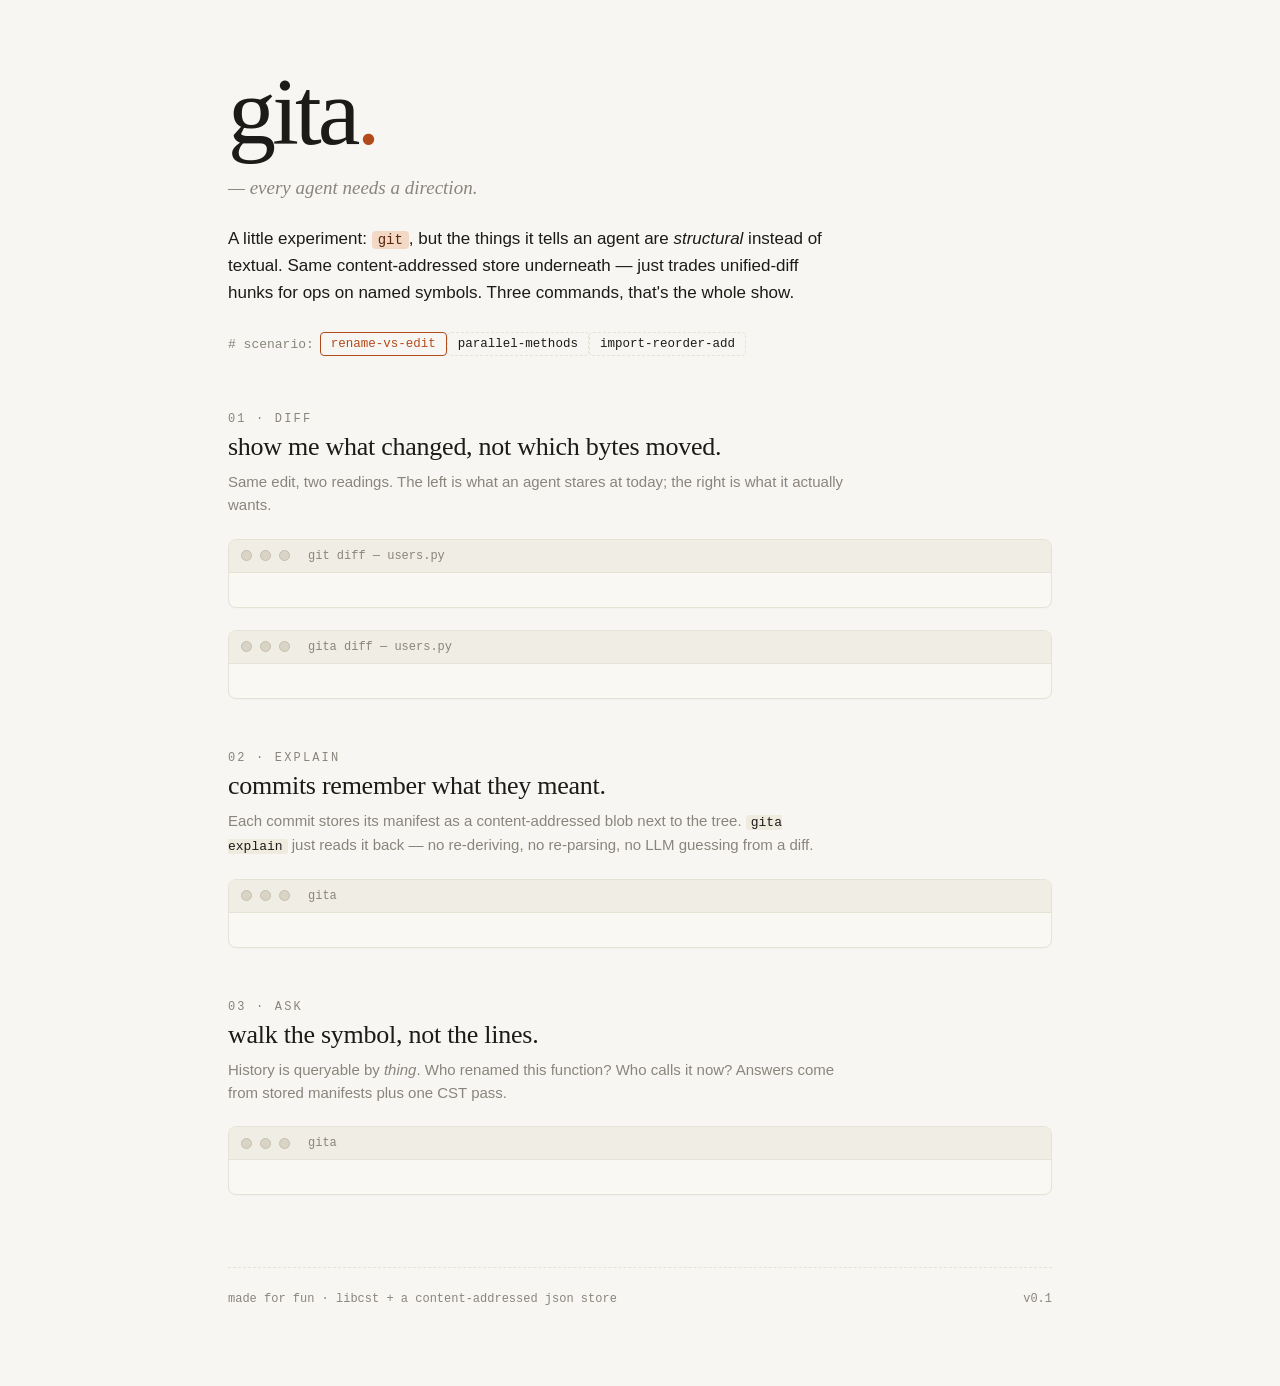
==== web/index.html @ a9b54e19 "gita v0.1.0: git-native sidecar with semantic diff, symbol-log, callers index, MCP server Adds the g" ====
<!doctype html>
<html lang="en">
<head>
  <meta charset="utf-8" />
  <meta name="viewport" content="width=device-width,initial-scale=1" />
  <title>gita</title>
  <style>
    :root {
      --bg: #f7f6f2;
      --paper: #fffdf8;
      --ink: #1c1b1a;
      --muted: #8a857c;
      --line: #e6e2d6;
      --accent: #b34a1c;
      --accent-soft: #f3d9c5;
      --term-bg: #faf8f3;
      --term-ink: #1c1b1a;
      --term-prompt: #b34a1c;
      --term-comment: #8a857c;
      --term-str: #2f6b3a;
      --term-key: #4b3a8c;
      --mono: "JetBrains Mono", "Cascadia Code", ui-monospace, Consolas, monospace;
      --serif: "Iowan Old Style", "Palatino Linotype", Georgia, serif;
      --sans: -apple-system, BlinkMacSystemFont, "Inter", "Segoe UI", sans-serif;
    }
    * { box-sizing: border-box; }
    html, body { margin: 0; padding: 0; background: var(--bg); color: var(--ink);
      font-family: var(--sans); -webkit-font-smoothing: antialiased; }

    .wrap { max-width: 880px; margin: 0 auto; padding: 64px 28px 80px; }

    .hero { margin-bottom: 56px; }
    .name {
      font-family: var(--serif); font-size: 96px; line-height: 1; font-weight: 400;
      letter-spacing: -0.04em; margin: 0;
    }
    .name .dot { color: var(--accent); }
    .sanskrit {
      font-family: var(--serif); font-style: italic; color: var(--muted);
      font-size: 19px; margin: 14px 0 0; line-height: 1.5;
    }
    .blurb {
      font-family: var(--sans); color: var(--ink); font-size: 17px; line-height: 1.6;
      margin: 22px 0 0; max-width: 620px;
    }
    .blurb code {
      font-family: var(--mono); font-size: 14px; background: var(--accent-soft);
      padding: 1px 6px; border-radius: 4px; color: #5a2509;
    }

    .term {
      background: var(--term-bg); border: 1px solid var(--line); border-radius: 8px;
      margin: 22px 0 0; overflow: hidden;
      box-shadow: 0 1px 0 rgba(0,0,0,0.02);
    }
    .term-bar {
      display: flex; align-items: center; gap: 8px;
      padding: 9px 12px; border-bottom: 1px solid var(--line);
      background: #f0ede4;
    }
    .term-bar .dot {
      width: 11px; height: 11px; border-radius: 50%; background: #d9d4c6;
      border: 1px solid #c5bfae;
    }
    .term-bar .title {
      margin-left: 10px; color: var(--muted); font-family: var(--mono); font-size: 12px;
    }
    .term-body {
      padding: 16px 18px 18px;
      font-family: var(--mono); font-size: 13.5px; line-height: 1.6;
      color: var(--term-ink); white-space: pre-wrap; word-break: break-word;
    }
    .term-body .prompt { color: var(--term-prompt); }
    .term-body .out { color: #3a3a36; }
    .term-body .dim { color: var(--term-comment); font-style: italic; }
    .term-body .ok  { color: var(--term-str); }
    .term-body .kw  { color: var(--term-key); }
    .term-body .acc { color: var(--accent); }
    .cursor {
      display: inline-block; width: 8px; height: 1em; background: var(--ink);
      vertical-align: -2px; margin-left: 2px; animation: blink 1s steps(1) infinite;
    }
    @keyframes blink { 50% { background: transparent; } }

    .pillar { margin-top: 52px; }
    .pillar h2 {
      font-family: var(--serif); font-size: 26px; font-weight: 500;
      letter-spacing: -0.01em; margin: 0;
    }
    .pillar .n {
      font-family: var(--mono); color: var(--muted); font-size: 12px;
      letter-spacing: 0.18em; text-transform: uppercase; margin: 0 0 6px;
    }
    .pillar p.note {
      font-family: var(--sans); color: var(--muted); font-size: 15px;
      margin: 8px 0 0; max-width: 620px; line-height: 1.55;
    }
    .pillar p.note code {
      font-family: var(--mono); font-size: 13px; color: var(--ink);
      background: #efebde; padding: 0 5px; border-radius: 3px;
    }

    .picker {
      margin-top: 26px; font-family: var(--mono); font-size: 13px; color: var(--muted);
      display: flex; gap: 6px; align-items: center; flex-wrap: wrap;
    }
    .picker .lbl { color: var(--muted); }
    .picker button {
      background: transparent; border: 1px dashed var(--line); color: var(--ink);
      padding: 4px 10px; border-radius: 4px; cursor: pointer;
      font-family: var(--mono); font-size: 12.5px;
    }
    .picker button.active { border-style: solid; border-color: var(--accent); color: var(--accent); }
    .picker button:hover:not(.active) { background: #f0ede4; }

    footer {
      margin-top: 72px; padding-top: 24px; border-top: 1px dashed var(--line);
      font-family: var(--mono); font-size: 12px; color: var(--muted);
      display: flex; justify-content: space-between; align-items: center;
    }
    footer a { color: var(--accent); text-decoration: none; }
    footer a:hover { text-decoration: underline; }

    @media (max-width: 640px) {
      .wrap { padding: 40px 18px; }
      .name { font-size: 64px; }
      .term-body { font-size: 12.5px; }
    }
  </style>
</head>
<body>
  <div class="wrap">

    <section class="hero">
      <h1 class="name">gita<span class="dot">.</span></h1>
      <p class="sanskrit">— every agent needs a direction.</p>
      <p class="blurb">
        A little experiment: <code>git</code>, but the things it tells an agent
        are <em>structural</em> instead of textual. Same content-addressed store
        underneath &mdash; just trades unified-diff hunks for ops on named
        symbols. Three commands, that's the whole show.
      </p>

      <div class="picker">
        <span class="lbl"># scenario:</span>
        <span id="picker"></span>
      </div>
    </section>

    <section class="pillar">
      <p class="n">01 · diff</p>
      <h2>show me what changed, not which bytes moved.</h2>
      <p class="note">
        Same edit, two readings. The left is what an agent stares at today; the
        right is what it actually wants.
      </p>

      <div class="term">
        <div class="term-bar">
          <span class="dot"></span><span class="dot"></span><span class="dot"></span>
          <span class="title">git diff — users.py</span>
        </div>
        <div class="term-body" id="t-git"></div>
      </div>

      <div class="term">
        <div class="term-bar">
          <span class="dot"></span><span class="dot"></span><span class="dot"></span>
          <span class="title">gita diff — users.py</span>
        </div>
        <div class="term-body" id="t-gita"></div>
      </div>
    </section>

    <section class="pillar">
      <p class="n">02 · explain</p>
      <h2>commits remember what they meant.</h2>
      <p class="note">
        Each commit stores its manifest as a content-addressed blob next to the
        tree. <code>gita explain</code> just reads it back &mdash; no
        re-deriving, no re-parsing, no LLM guessing from a diff.
      </p>

      <div class="term">
        <div class="term-bar">
          <span class="dot"></span><span class="dot"></span><span class="dot"></span>
          <span class="title">gita</span>
        </div>
        <div class="term-body" id="t-explain"></div>
      </div>
    </section>

    <section class="pillar">
      <p class="n">03 · ask</p>
      <h2>walk the symbol, not the lines.</h2>
      <p class="note">
        History is queryable by <em>thing</em>. Who renamed this function? Who
        calls it now? Answers come from stored manifests plus one CST pass.
      </p>

      <div class="term">
        <div class="term-bar">
          <span class="dot"></span><span class="dot"></span><span class="dot"></span>
          <span class="title">gita</span>
        </div>
        <div class="term-body" id="t-ask"></div>
      </div>
    </section>

    <footer>
      <span>made for fun · libcst + a content-addressed json store</span>
      <span>v0.1</span>
    </footer>
  </div>

  <script>
    const $ = (id) => document.getElementById(id);
    const SCENARIOS = ["rename-vs-edit", "parallel-methods", "import-reorder-add"];

    function esc(s) {
      return String(s)
        .replaceAll('&','&amp;').replaceAll('<','&lt;').replaceAll('>','&gt;');
    }
    function colorDiff(text) {
      return text.split('\n').map(l => {
        const e = esc(l);
        if (l.startsWith('+')) return `<span style="color:#2f6b3a">${e}</span>`;
        if (l.startsWith('-')) return `<span style="color:#a23a2a">${e}</span>`;
        if (l.startsWith('@@')) return `<span class="kw">${e}</span>`;
        return `<span class="out">${e}</span>`;
      }).join('\n');
    }
    function line(prompt, cmd) {
      return `<span class="prompt">${prompt}</span> <span class="out">${esc(cmd)}</span>\n`;
    }

    function buildPicker() {
      const p = $('picker');
      p.innerHTML = '';
      for (const name of SCENARIOS) {
        const b = document.createElement('button');
        b.textContent = name;
        b.onclick = () => load(name);
        p.appendChild(b);
      }
    }

    async function load(name) {
      for (const b of document.querySelectorAll('#picker button')) {
        b.classList.toggle('active', b.textContent === name);
      }
      const data = await fetch('/api/pillars?name=' + encodeURIComponent(name))
        .then(r => r.json());
      render(data);
    }

    function render(data) {
      const sym = data.symbol || 'symbol';

      $('t-git').innerHTML =
        line('$', 'git diff base.py users.py') +
        colorDiff(data.pillar1.git_diff || '(no textual diff)') +
        `\n<span class="dim"># ${data.pillar1.git_diff_lines} lines for the agent to read.</span>`;

      $('t-gita').innerHTML =
        line('$', 'gita diff') +
        `<span class="out">${esc(data.pillar1.manifest_rendered)}</span>` +
        `<span class="dim"># ${data.pillar1.op_count} op. the agent already knows.</span>`;

      const shortChange = (data.pillar2.commit_sha || '').slice(0, 10);
      const shortInit   = (data.pillar2.initial_sha || '').slice(0, 10);
      $('t-explain').innerHTML =
        line('$', 'gita log') +
        `<span class="acc">${shortChange}</span> <span class="out">${esc(data.pillar2.commit_message)}</span>\n` +
        `<span class="acc">${shortInit}</span> <span class="out">initial users module</span>\n\n` +
        line('$', 'gita explain HEAD') +
        `<span class="out">${esc(data.pillar2.explain_rendered)}</span>` +
        `<span class="dim"># stored at commit time. no rederivation.</span>`;

      let askHtml = '';
      askHtml += line('$', `gita symbol-log ${sym}`);
      if (!data.pillar3.symbol_log.length) {
        askHtml += `<span class="dim">  (no commits touch this symbol)</span>\n`;
      }
      for (const entry of data.pillar3.symbol_log) {
        const short = entry.sha.slice(0, 10);
        askHtml += `<span class="acc">${short}</span> <span class="out">${esc(entry.message)}</span>\n`;
        for (const op of entry.ops) {
          askHtml += `           <span class="dim">${esc(opLine(op))}</span>\n`;
        }
      }
      askHtml += `\n`;
      askHtml += line('$', `gita callers ${sym}`);
      if (!data.pillar3.callers.length) {
        askHtml += `<span class="dim">  (no callers)</span>\n`;
      }
      for (const c of data.pillar3.callers) {
        askHtml += `<span class="kw">${esc(c.file)}</span><span class="out">:</span><span class="ok">${esc(c.caller)}</span>\n`;
      }
      askHtml += `<span class="cursor"></span>`;
      $('t-ask').innerHTML = askHtml;
    }

    function opLine(op) {
      switch (op.op) {
        case 'rename_symbol':    return `rename ${op.from} → ${op.to}  (${op.references} ref(s))`;
        case 'add_symbol':       return `add ${op.kind || ''} ${op.name}`.trim();
        case 'remove_symbol':    return `remove ${op.name}`;
        case 'modify_body':      return `body ${op.name}: +${op.lines_added||0}/-${op.lines_removed||0}`;
        case 'modify_signature': return `signature ${op.name}`;
        default: return `${op.op} ${op.name || ''}`.trim();
      }
    }

    buildPicker();
    load('rename-vs-edit');
  </script>
</body>
</html>
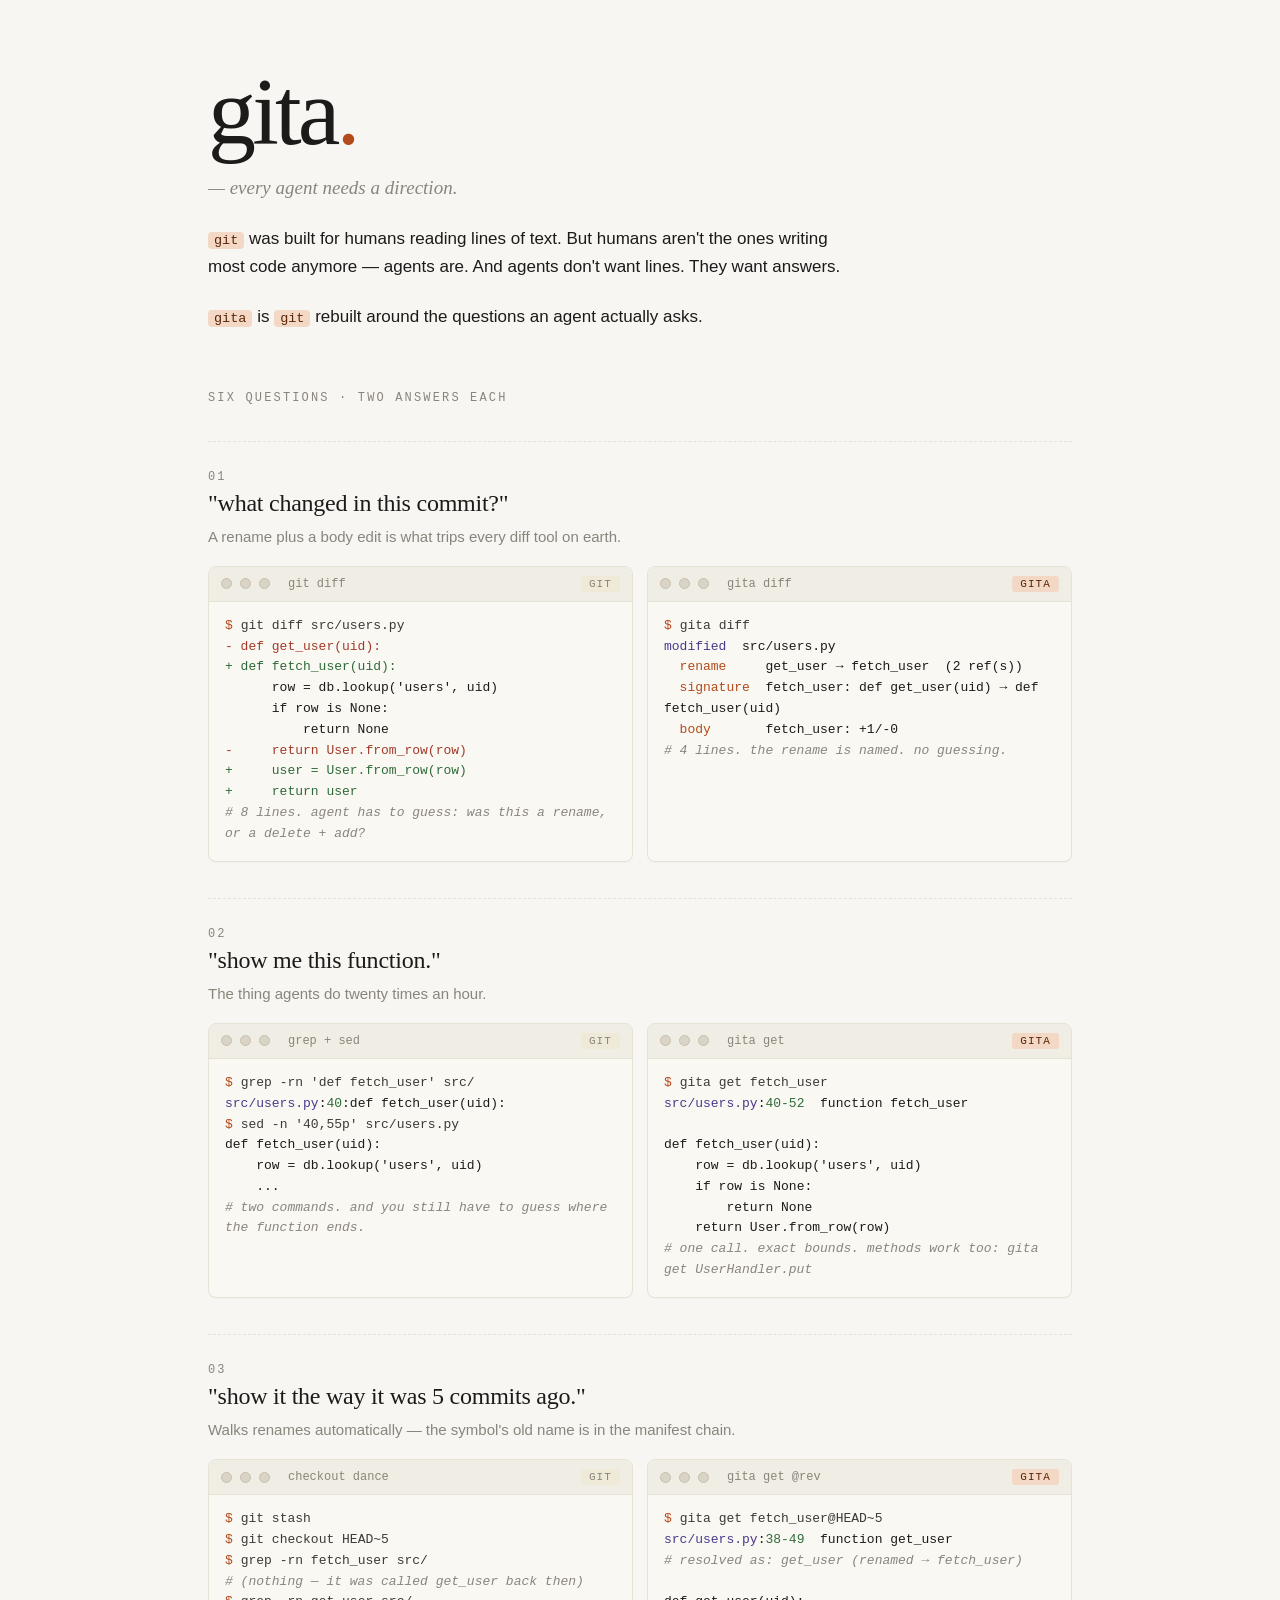
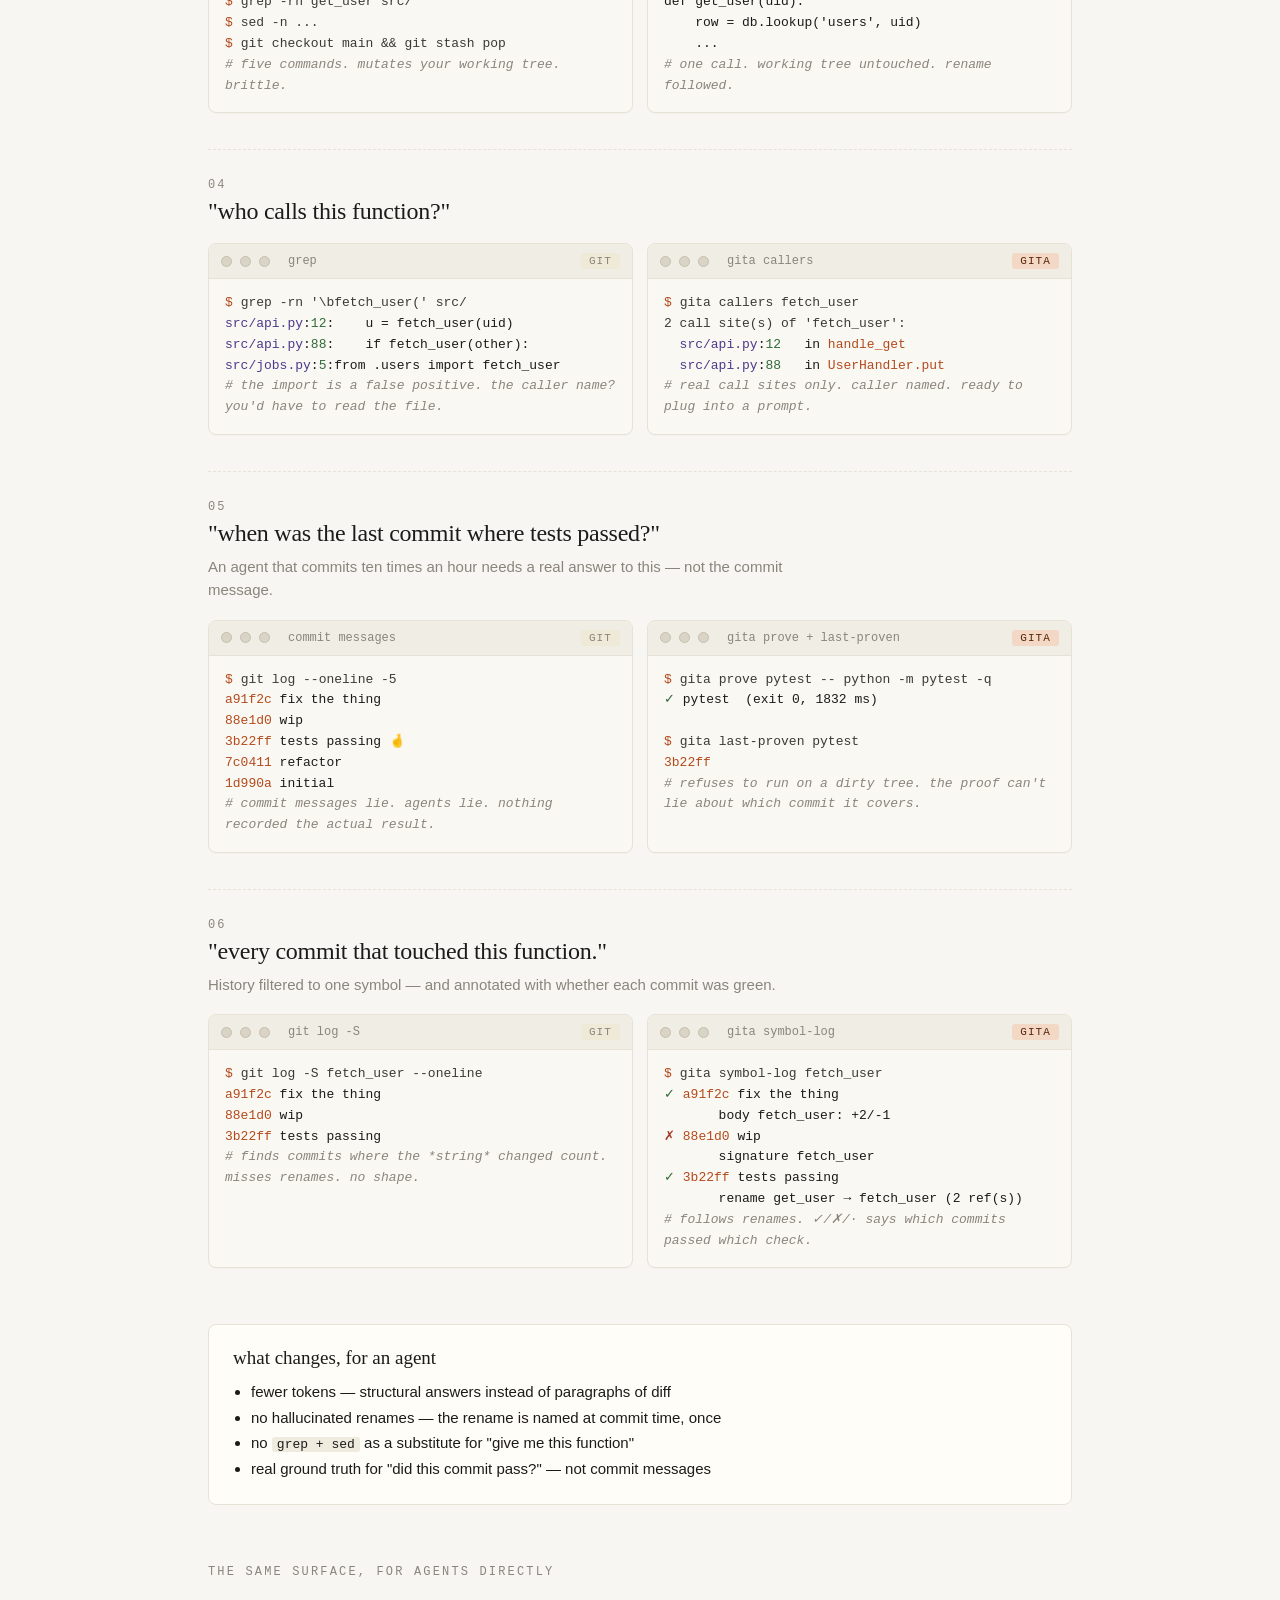
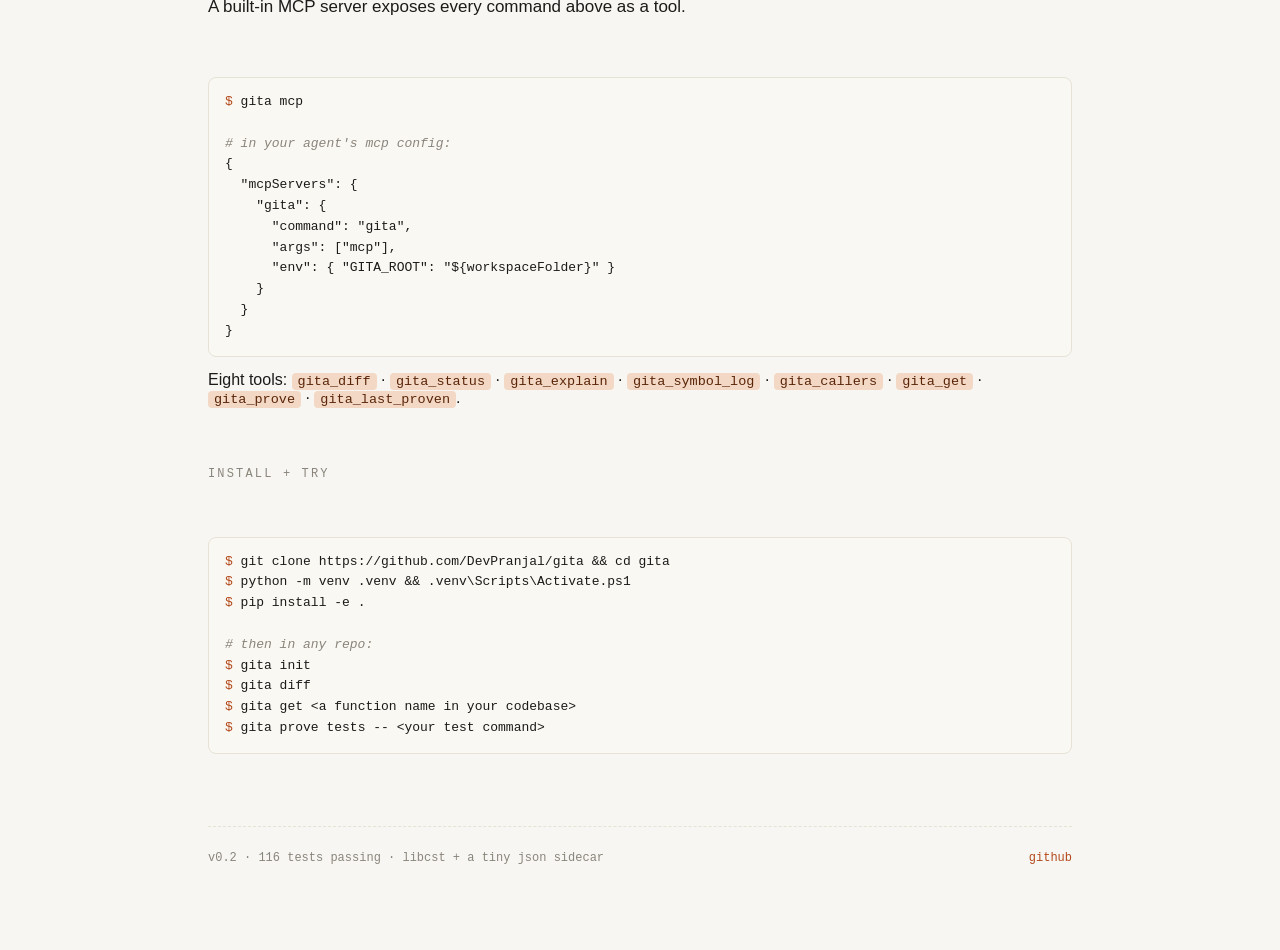
==== commit fe97e2b2: "docs: restore web page as question-based landing Static index.html in the same warm-paper aesthetic " ====
--- a/web/index.html
+++ b/web/index.html
@@ -3,7 +3,7 @@
 <head>
   <meta charset="utf-8" />
   <meta name="viewport" content="width=device-width,initial-scale=1" />
-  <title>gita</title>
+  <title>gita — git for agents</title>
   <style>
     :root {
       --bg: #f7f6f2;
@@ -19,6 +19,7 @@
       --term-comment: #8a857c;
       --term-str: #2f6b3a;
       --term-key: #4b3a8c;
+      --term-del: #a23a2a;
       --mono: "JetBrains Mono", "Cascadia Code", ui-monospace, Consolas, monospace;
       --serif: "Iowan Old Style", "Palatino Linotype", Georgia, serif;
       --sans: -apple-system, BlinkMacSystemFont, "Inter", "Segoe UI", sans-serif;
@@ -27,8 +28,9 @@
     html, body { margin: 0; padding: 0; background: var(--bg); color: var(--ink);
       font-family: var(--sans); -webkit-font-smoothing: antialiased; }
 
-    .wrap { max-width: 880px; margin: 0 auto; padding: 64px 28px 80px; }
-
+    .wrap { max-width: 920px; margin: 0 auto; padding: 64px 28px 80px; }
+
+    /* hero */
     .hero { margin-bottom: 56px; }
     .name {
       font-family: var(--serif); font-size: 96px; line-height: 1; font-weight: 400;
@@ -40,17 +42,46 @@
       font-size: 19px; margin: 14px 0 0; line-height: 1.5;
     }
     .blurb {
-      font-family: var(--sans); color: var(--ink); font-size: 17px; line-height: 1.6;
-      margin: 22px 0 0; max-width: 620px;
-    }
-    .blurb code {
-      font-family: var(--mono); font-size: 14px; background: var(--accent-soft);
+      font-family: var(--sans); color: var(--ink); font-size: 17px; line-height: 1.65;
+      margin: 22px 0 0; max-width: 640px;
+    }
+    .blurb code, .note code, p code {
+      font-family: var(--mono); font-size: 13.5px; background: var(--accent-soft);
       padding: 1px 6px; border-radius: 4px; color: #5a2509;
     }
 
+    /* section header */
+    .section-h {
+      font-family: var(--mono); color: var(--muted); font-size: 12px;
+      letter-spacing: 0.18em; text-transform: uppercase; margin: 60px 0 14px;
+    }
+
+    /* question card */
+    .q {
+      margin-top: 36px; padding-top: 28px; border-top: 1px dashed var(--line);
+    }
+    .q:first-of-type { border-top: none; padding-top: 0; }
+    .q .num {
+      font-family: var(--mono); color: var(--muted); font-size: 12px;
+      letter-spacing: 0.18em; text-transform: uppercase; margin: 0 0 6px;
+    }
+    .q h2 {
+      font-family: var(--serif); font-size: 24px; font-weight: 500;
+      letter-spacing: -0.01em; margin: 0;
+    }
+    .q .note {
+      font-family: var(--sans); color: var(--muted); font-size: 15px;
+      margin: 8px 0 0; max-width: 640px; line-height: 1.55;
+    }
+
+    /* terminal cards */
+    .pair {
+      display: grid; grid-template-columns: 1fr 1fr; gap: 14px; margin-top: 18px;
+    }
+    .pair.single { grid-template-columns: 1fr; }
     .term {
       background: var(--term-bg); border: 1px solid var(--line); border-radius: 8px;
-      margin: 22px 0 0; overflow: hidden;
+      overflow: hidden;
       box-shadow: 0 1px 0 rgba(0,0,0,0.02);
     }
     .term-bar {
@@ -58,73 +89,71 @@
       padding: 9px 12px; border-bottom: 1px solid var(--line);
       background: #f0ede4;
     }
-    .term-bar .dot {
+    .term-bar .d {
       width: 11px; height: 11px; border-radius: 50%; background: #d9d4c6;
       border: 1px solid #c5bfae;
     }
     .term-bar .title {
       margin-left: 10px; color: var(--muted); font-family: var(--mono); font-size: 12px;
     }
+    .term-bar .tag {
+      margin-left: auto; font-family: var(--mono); font-size: 11px;
+      letter-spacing: 0.1em; text-transform: uppercase;
+      padding: 2px 8px; border-radius: 3px;
+    }
+    .tag.git  { background: #efe9d8; color: var(--muted); }
+    .tag.gita { background: var(--accent-soft); color: #5a2509; }
     .term-body {
-      padding: 16px 18px 18px;
-      font-family: var(--mono); font-size: 13.5px; line-height: 1.6;
+      padding: 14px 16px 16px;
+      font-family: var(--mono); font-size: 13px; line-height: 1.6;
       color: var(--term-ink); white-space: pre-wrap; word-break: break-word;
     }
-    .term-body .prompt { color: var(--term-prompt); }
-    .term-body .out { color: #3a3a36; }
-    .term-body .dim { color: var(--term-comment); font-style: italic; }
-    .term-body .ok  { color: var(--term-str); }
-    .term-body .kw  { color: var(--term-key); }
-    .term-body .acc { color: var(--accent); }
-    .cursor {
-      display: inline-block; width: 8px; height: 1em; background: var(--ink);
-      vertical-align: -2px; margin-left: 2px; animation: blink 1s steps(1) infinite;
-    }
-    @keyframes blink { 50% { background: transparent; } }
-
-    .pillar { margin-top: 52px; }
-    .pillar h2 {
-      font-family: var(--serif); font-size: 26px; font-weight: 500;
-      letter-spacing: -0.01em; margin: 0;
-    }
-    .pillar .n {
-      font-family: var(--mono); color: var(--muted); font-size: 12px;
-      letter-spacing: 0.18em; text-transform: uppercase; margin: 0 0 6px;
-    }
-    .pillar p.note {
-      font-family: var(--sans); color: var(--muted); font-size: 15px;
-      margin: 8px 0 0; max-width: 620px; line-height: 1.55;
-    }
-    .pillar p.note code {
+    .prompt { color: var(--term-prompt); }
+    .out { color: #3a3a36; }
+    .dim { color: var(--term-comment); font-style: italic; }
+    .ok  { color: var(--term-str); }
+    .bad { color: var(--term-del); }
+    .kw  { color: var(--term-key); }
+    .acc { color: var(--accent); }
+    .add { color: var(--term-str); }
+    .del { color: var(--term-del); }
+
+    /* wins */
+    .wins {
+      margin-top: 56px; padding: 22px 24px; border: 1px solid var(--line);
+      border-radius: 8px; background: var(--paper);
+    }
+    .wins h3 {
+      font-family: var(--serif); font-weight: 500; font-size: 19px; margin: 0 0 10px;
+    }
+    .wins ul { margin: 0; padding-left: 18px; color: var(--ink); font-size: 15px; line-height: 1.7; }
+    .wins ul code {
       font-family: var(--mono); font-size: 13px; color: var(--ink);
       background: #efebde; padding: 0 5px; border-radius: 3px;
     }
 
-    .picker {
-      margin-top: 26px; font-family: var(--mono); font-size: 13px; color: var(--muted);
-      display: flex; gap: 6px; align-items: center; flex-wrap: wrap;
-    }
-    .picker .lbl { color: var(--muted); }
-    .picker button {
-      background: transparent; border: 1px dashed var(--line); color: var(--ink);
-      padding: 4px 10px; border-radius: 4px; cursor: pointer;
-      font-family: var(--mono); font-size: 12.5px;
-    }
-    .picker button.active { border-style: solid; border-color: var(--accent); color: var(--accent); }
-    .picker button:hover:not(.active) { background: #f0ede4; }
+    /* install */
+    .install { margin-top: 56px; }
+    .install pre {
+      background: var(--term-bg); border: 1px solid var(--line); border-radius: 8px;
+      padding: 14px 16px; font-family: var(--mono); font-size: 13px;
+      line-height: 1.6; color: var(--ink); overflow-x: auto;
+    }
 
     footer {
       margin-top: 72px; padding-top: 24px; border-top: 1px dashed var(--line);
       font-family: var(--mono); font-size: 12px; color: var(--muted);
       display: flex; justify-content: space-between; align-items: center;
+      flex-wrap: wrap; gap: 10px;
     }
     footer a { color: var(--accent); text-decoration: none; }
     footer a:hover { text-decoration: underline; }
 
-    @media (max-width: 640px) {
+    @media (max-width: 720px) {
       .wrap { padding: 40px 18px; }
       .name { font-size: 64px; }
       .term-body { font-size: 12.5px; }
+      .pair { grid-template-columns: 1fr; }
     }
   </style>
 </head>
@@ -135,185 +164,282 @@
       <h1 class="name">gita<span class="dot">.</span></h1>
       <p class="sanskrit">— every agent needs a direction.</p>
       <p class="blurb">
-        A little experiment: <code>git</code>, but the things it tells an agent
-        are <em>structural</em> instead of textual. Same content-addressed store
-        underneath &mdash; just trades unified-diff hunks for ops on named
-        symbols. Three commands, that's the whole show.
+        <code>git</code> was built for humans reading lines of text. But humans
+        aren't the ones writing most code anymore — agents are. And agents
+        don't want lines. They want answers.
       </p>
-
-      <div class="picker">
-        <span class="lbl"># scenario:</span>
-        <span id="picker"></span>
-      </div>
-    </section>
-
-    <section class="pillar">
-      <p class="n">01 · diff</p>
-      <h2>show me what changed, not which bytes moved.</h2>
-      <p class="note">
-        Same edit, two readings. The left is what an agent stares at today; the
-        right is what it actually wants.
+      <p class="blurb">
+        <code>gita</code> is <code>git</code> rebuilt around the questions an
+        agent actually asks.
       </p>
-
-      <div class="term">
-        <div class="term-bar">
-          <span class="dot"></span><span class="dot"></span><span class="dot"></span>
-          <span class="title">git diff — users.py</span>
-        </div>
-        <div class="term-body" id="t-git"></div>
-      </div>
-
-      <div class="term">
-        <div class="term-bar">
-          <span class="dot"></span><span class="dot"></span><span class="dot"></span>
-          <span class="title">gita diff — users.py</span>
-        </div>
-        <div class="term-body" id="t-gita"></div>
-      </div>
-    </section>
-
-    <section class="pillar">
-      <p class="n">02 · explain</p>
-      <h2>commits remember what they meant.</h2>
-      <p class="note">
-        Each commit stores its manifest as a content-addressed blob next to the
-        tree. <code>gita explain</code> just reads it back &mdash; no
-        re-deriving, no re-parsing, no LLM guessing from a diff.
+    </section>
+
+    <p class="section-h">six questions · two answers each</p>
+
+    <!-- Q1 -->
+    <section class="q">
+      <p class="num">01</p>
+      <h2>"what changed in this commit?"</h2>
+      <p class="note">A rename plus a body edit is what trips every diff tool on earth.</p>
+      <div class="pair">
+        <div class="term">
+          <div class="term-bar">
+            <span class="d"></span><span class="d"></span><span class="d"></span>
+            <span class="title">git diff</span><span class="tag git">git</span>
+          </div>
+<div class="term-body"><span class="prompt">$</span> <span class="out">git diff src/users.py</span>
+<span class="del">- def get_user(uid):</span>
+<span class="add">+ def fetch_user(uid):</span>
+      row = db.lookup('users', uid)
+      if row is None:
+          return None
+<span class="del">-     return User.from_row(row)</span>
+<span class="add">+     user = User.from_row(row)</span>
+<span class="add">+     return user</span>
+<span class="dim"># 8 lines. agent has to guess: was this a rename, or a delete + add?</span></div>
+        </div>
+        <div class="term">
+          <div class="term-bar">
+            <span class="d"></span><span class="d"></span><span class="d"></span>
+            <span class="title">gita diff</span><span class="tag gita">gita</span>
+          </div>
+<div class="term-body"><span class="prompt">$</span> <span class="out">gita diff</span>
+<span class="kw">modified</span>  src/users.py
+  <span class="acc">rename</span>     get_user → fetch_user  (2 ref(s))
+  <span class="acc">signature</span>  fetch_user: def get_user(uid) → def fetch_user(uid)
+  <span class="acc">body</span>       fetch_user: +1/-0
+<span class="dim"># 4 lines. the rename is named. no guessing.</span></div>
+        </div>
+      </div>
+    </section>
+
+    <!-- Q2 -->
+    <section class="q">
+      <p class="num">02</p>
+      <h2>"show me this function."</h2>
+      <p class="note">The thing agents do twenty times an hour.</p>
+      <div class="pair">
+        <div class="term">
+          <div class="term-bar">
+            <span class="d"></span><span class="d"></span><span class="d"></span>
+            <span class="title">grep + sed</span><span class="tag git">git</span>
+          </div>
+<div class="term-body"><span class="prompt">$</span> <span class="out">grep -rn 'def fetch_user' src/</span>
+<span class="kw">src/users.py</span>:<span class="ok">40</span>:def fetch_user(uid):
+<span class="prompt">$</span> <span class="out">sed -n '40,55p' src/users.py</span>
+def fetch_user(uid):
+    row = db.lookup('users', uid)
+    ...
+<span class="dim"># two commands. and you still have to guess where the function ends.</span></div>
+        </div>
+        <div class="term">
+          <div class="term-bar">
+            <span class="d"></span><span class="d"></span><span class="d"></span>
+            <span class="title">gita get</span><span class="tag gita">gita</span>
+          </div>
+<div class="term-body"><span class="prompt">$</span> <span class="out">gita get fetch_user</span>
+<span class="kw">src/users.py</span>:<span class="ok">40-52</span>  function fetch_user
+
+def fetch_user(uid):
+    row = db.lookup('users', uid)
+    if row is None:
+        return None
+    return User.from_row(row)
+<span class="dim"># one call. exact bounds. methods work too: gita get UserHandler.put</span></div>
+        </div>
+      </div>
+    </section>
+
+    <!-- Q3 -->
+    <section class="q">
+      <p class="num">03</p>
+      <h2>"show it the way it was 5 commits ago."</h2>
+      <p class="note">Walks renames automatically — the symbol's old name is in the manifest chain.</p>
+      <div class="pair">
+        <div class="term">
+          <div class="term-bar">
+            <span class="d"></span><span class="d"></span><span class="d"></span>
+            <span class="title">checkout dance</span><span class="tag git">git</span>
+          </div>
+<div class="term-body"><span class="prompt">$</span> <span class="out">git stash</span>
+<span class="prompt">$</span> <span class="out">git checkout HEAD~5</span>
+<span class="prompt">$</span> <span class="out">grep -rn fetch_user src/</span>
+<span class="dim"># (nothing — it was called get_user back then)</span>
+<span class="prompt">$</span> <span class="out">grep -rn get_user src/</span>
+<span class="prompt">$</span> <span class="out">sed -n ...</span>
+<span class="prompt">$</span> <span class="out">git checkout main && git stash pop</span>
+<span class="dim"># five commands. mutates your working tree. brittle.</span></div>
+        </div>
+        <div class="term">
+          <div class="term-bar">
+            <span class="d"></span><span class="d"></span><span class="d"></span>
+            <span class="title">gita get @rev</span><span class="tag gita">gita</span>
+          </div>
+<div class="term-body"><span class="prompt">$</span> <span class="out">gita get fetch_user@HEAD~5</span>
+<span class="kw">src/users.py</span>:<span class="ok">38-49</span>  function get_user
+<span class="dim"># resolved as: get_user (renamed → fetch_user)</span>
+
+def get_user(uid):
+    row = db.lookup('users', uid)
+    ...
+<span class="dim"># one call. working tree untouched. rename followed.</span></div>
+        </div>
+      </div>
+    </section>
+
+    <!-- Q4 -->
+    <section class="q">
+      <p class="num">04</p>
+      <h2>"who calls this function?"</h2>
+      <div class="pair">
+        <div class="term">
+          <div class="term-bar">
+            <span class="d"></span><span class="d"></span><span class="d"></span>
+            <span class="title">grep</span><span class="tag git">git</span>
+          </div>
+<div class="term-body"><span class="prompt">$</span> <span class="out">grep -rn '\bfetch_user(' src/</span>
+<span class="kw">src/api.py</span>:<span class="ok">12</span>:    u = fetch_user(uid)
+<span class="kw">src/api.py</span>:<span class="ok">88</span>:    if fetch_user(other):
+<span class="kw">src/jobs.py</span>:<span class="ok">5</span>:from .users import fetch_user
+<span class="dim"># the import is a false positive. the caller name? you'd have to read the file.</span></div>
+        </div>
+        <div class="term">
+          <div class="term-bar">
+            <span class="d"></span><span class="d"></span><span class="d"></span>
+            <span class="title">gita callers</span><span class="tag gita">gita</span>
+          </div>
+<div class="term-body"><span class="prompt">$</span> <span class="out">gita callers fetch_user</span>
+<span class="out">2 call site(s) of 'fetch_user':</span>
+  <span class="kw">src/api.py</span>:<span class="ok">12</span>   in <span class="acc">handle_get</span>
+  <span class="kw">src/api.py</span>:<span class="ok">88</span>   in <span class="acc">UserHandler.put</span>
+<span class="dim"># real call sites only. caller named. ready to plug into a prompt.</span></div>
+        </div>
+      </div>
+    </section>
+
+    <!-- Q5 -->
+    <section class="q">
+      <p class="num">05</p>
+      <h2>"when was the last commit where tests passed?"</h2>
+      <p class="note">An agent that commits ten times an hour needs a real answer to this — not the commit message.</p>
+      <div class="pair">
+        <div class="term">
+          <div class="term-bar">
+            <span class="d"></span><span class="d"></span><span class="d"></span>
+            <span class="title">commit messages</span><span class="tag git">git</span>
+          </div>
+<div class="term-body"><span class="prompt">$</span> <span class="out">git log --oneline -5</span>
+<span class="acc">a91f2c</span> fix the thing
+<span class="acc">88e1d0</span> wip
+<span class="acc">3b22ff</span> tests passing 🤞
+<span class="acc">7c0411</span> refactor
+<span class="acc">1d990a</span> initial
+<span class="dim"># commit messages lie. agents lie. nothing recorded the actual result.</span></div>
+        </div>
+        <div class="term">
+          <div class="term-bar">
+            <span class="d"></span><span class="d"></span><span class="d"></span>
+            <span class="title">gita prove + last-proven</span><span class="tag gita">gita</span>
+          </div>
+<div class="term-body"><span class="prompt">$</span> <span class="out">gita prove pytest -- python -m pytest -q</span>
+<span class="ok">✓</span> pytest  (exit 0, 1832 ms)
+
+<span class="prompt">$</span> <span class="out">gita last-proven pytest</span>
+<span class="acc">3b22ff</span>
+<span class="dim"># refuses to run on a dirty tree. the proof can't lie about which commit it covers.</span></div>
+        </div>
+      </div>
+    </section>
+
+    <!-- Q6 -->
+    <section class="q">
+      <p class="num">06</p>
+      <h2>"every commit that touched this function."</h2>
+      <p class="note">History filtered to one symbol — and annotated with whether each commit was green.</p>
+      <div class="pair">
+        <div class="term">
+          <div class="term-bar">
+            <span class="d"></span><span class="d"></span><span class="d"></span>
+            <span class="title">git log -S</span><span class="tag git">git</span>
+          </div>
+<div class="term-body"><span class="prompt">$</span> <span class="out">git log -S fetch_user --oneline</span>
+<span class="acc">a91f2c</span> fix the thing
+<span class="acc">88e1d0</span> wip
+<span class="acc">3b22ff</span> tests passing
+<span class="dim"># finds commits where the *string* changed count. misses renames. no shape.</span></div>
+        </div>
+        <div class="term">
+          <div class="term-bar">
+            <span class="d"></span><span class="d"></span><span class="d"></span>
+            <span class="title">gita symbol-log</span><span class="tag gita">gita</span>
+          </div>
+<div class="term-body"><span class="prompt">$</span> <span class="out">gita symbol-log fetch_user</span>
+<span class="ok">✓</span> <span class="acc">a91f2c</span> fix the thing
+       body fetch_user: +2/-1
+<span class="bad">✗</span> <span class="acc">88e1d0</span> wip
+       signature fetch_user
+<span class="ok">✓</span> <span class="acc">3b22ff</span> tests passing
+       rename get_user → fetch_user (2 ref(s))
+<span class="dim"># follows renames. ✓/✗/· says which commits passed which check.</span></div>
+        </div>
+      </div>
+    </section>
+
+    <!-- wins -->
+    <div class="wins">
+      <h3>what changes, for an agent</h3>
+      <ul>
+        <li>fewer tokens — structural answers instead of paragraphs of diff</li>
+        <li>no hallucinated renames — the rename is named at commit time, once</li>
+        <li>no <code>grep + sed</code> as a substitute for "give me this function"</li>
+        <li>real ground truth for "did this commit pass?" — not commit messages</li>
+      </ul>
+    </div>
+
+    <!-- mcp -->
+    <p class="section-h">the same surface, for agents directly</p>
+    <p class="blurb" style="margin-top:0">
+      A built-in MCP server exposes every command above as a tool.
+    </p>
+    <div class="install">
+<pre><span class="prompt">$</span> gita mcp
+
+<span class="dim"># in your agent's mcp config:</span>
+{
+  "mcpServers": {
+    "gita": {
+      "command": "gita",
+      "args": ["mcp"],
+      "env": { "GITA_ROOT": "${workspaceFolder}" }
+    }
+  }
+}</pre>
+      <p class="note" style="margin-top:14px">
+        Eight tools: <code>gita_diff</code> · <code>gita_status</code> ·
+        <code>gita_explain</code> · <code>gita_symbol_log</code> ·
+        <code>gita_callers</code> · <code>gita_get</code> ·
+        <code>gita_prove</code> · <code>gita_last_proven</code>.
       </p>
-
-      <div class="term">
-        <div class="term-bar">
-          <span class="dot"></span><span class="dot"></span><span class="dot"></span>
-          <span class="title">gita</span>
-        </div>
-        <div class="term-body" id="t-explain"></div>
-      </div>
-    </section>
-
-    <section class="pillar">
-      <p class="n">03 · ask</p>
-      <h2>walk the symbol, not the lines.</h2>
-      <p class="note">
-        History is queryable by <em>thing</em>. Who renamed this function? Who
-        calls it now? Answers come from stored manifests plus one CST pass.
-      </p>
-
-      <div class="term">
-        <div class="term-bar">
-          <span class="dot"></span><span class="dot"></span><span class="dot"></span>
-          <span class="title">gita</span>
-        </div>
-        <div class="term-body" id="t-ask"></div>
-      </div>
-    </section>
+    </div>
+
+    <!-- install -->
+    <p class="section-h">install + try</p>
+    <div class="install">
+<pre><span class="prompt">$</span> git clone https://github.com/DevPranjal/gita && cd gita
+<span class="prompt">$</span> python -m venv .venv && .venv\Scripts\Activate.ps1
+<span class="prompt">$</span> pip install -e .
+
+<span class="dim"># then in any repo:</span>
+<span class="prompt">$</span> gita init
+<span class="prompt">$</span> gita diff
+<span class="prompt">$</span> gita get &lt;a function name in your codebase&gt;
+<span class="prompt">$</span> gita prove tests -- &lt;your test command&gt;</pre>
+    </div>
 
     <footer>
-      <span>made for fun · libcst + a content-addressed json store</span>
-      <span>v0.1</span>
+      <span>v0.2 · 116 tests passing · libcst + a tiny json sidecar</span>
+      <span><a href="https://github.com/DevPranjal/gita">github</a></span>
     </footer>
   </div>
-
-  <script>
-    const $ = (id) => document.getElementById(id);
-    const SCENARIOS = ["rename-vs-edit", "parallel-methods", "import-reorder-add"];
-
-    function esc(s) {
-      return String(s)
-        .replaceAll('&','&amp;').replaceAll('<','&lt;').replaceAll('>','&gt;');
-    }
-    function colorDiff(text) {
-      return text.split('\n').map(l => {
-        const e = esc(l);
-        if (l.startsWith('+')) return `<span style="color:#2f6b3a">${e}</span>`;
-        if (l.startsWith('-')) return `<span style="color:#a23a2a">${e}</span>`;
-        if (l.startsWith('@@')) return `<span class="kw">${e}</span>`;
-        return `<span class="out">${e}</span>`;
-      }).join('\n');
-    }
-    function line(prompt, cmd) {
-      return `<span class="prompt">${prompt}</span> <span class="out">${esc(cmd)}</span>\n`;
-    }
-
-    function buildPicker() {
-      const p = $('picker');
-      p.innerHTML = '';
-      for (const name of SCENARIOS) {
-        const b = document.createElement('button');
-        b.textContent = name;
-        b.onclick = () => load(name);
-        p.appendChild(b);
-      }
-    }
-
-    async function load(name) {
-      for (const b of document.querySelectorAll('#picker button')) {
-        b.classList.toggle('active', b.textContent === name);
-      }
-      const data = await fetch('/api/pillars?name=' + encodeURIComponent(name))
-        .then(r => r.json());
-      render(data);
-    }
-
-    function render(data) {
-      const sym = data.symbol || 'symbol';
-
-      $('t-git').innerHTML =
-        line('$', 'git diff base.py users.py') +
-        colorDiff(data.pillar1.git_diff || '(no textual diff)') +
-        `\n<span class="dim"># ${data.pillar1.git_diff_lines} lines for the agent to read.</span>`;
-
-      $('t-gita').innerHTML =
-        line('$', 'gita diff') +
-        `<span class="out">${esc(data.pillar1.manifest_rendered)}</span>` +
-        `<span class="dim"># ${data.pillar1.op_count} op. the agent already knows.</span>`;
-
-      const shortChange = (data.pillar2.commit_sha || '').slice(0, 10);
-      const shortInit   = (data.pillar2.initial_sha || '').slice(0, 10);
-      $('t-explain').innerHTML =
-        line('$', 'gita log') +
-        `<span class="acc">${shortChange}</span> <span class="out">${esc(data.pillar2.commit_message)}</span>\n` +
-        `<span class="acc">${shortInit}</span> <span class="out">initial users module</span>\n\n` +
-        line('$', 'gita explain HEAD') +
-        `<span class="out">${esc(data.pillar2.explain_rendered)}</span>` +
-        `<span class="dim"># stored at commit time. no rederivation.</span>`;
-
-      let askHtml = '';
-      askHtml += line('$', `gita symbol-log ${sym}`);
-      if (!data.pillar3.symbol_log.length) {
-        askHtml += `<span class="dim">  (no commits touch this symbol)</span>\n`;
-      }
-      for (const entry of data.pillar3.symbol_log) {
-        const short = entry.sha.slice(0, 10);
-        askHtml += `<span class="acc">${short}</span> <span class="out">${esc(entry.message)}</span>\n`;
-        for (const op of entry.ops) {
-          askHtml += `           <span class="dim">${esc(opLine(op))}</span>\n`;
-        }
-      }
-      askHtml += `\n`;
-      askHtml += line('$', `gita callers ${sym}`);
-      if (!data.pillar3.callers.length) {
-        askHtml += `<span class="dim">  (no callers)</span>\n`;
-      }
-      for (const c of data.pillar3.callers) {
-        askHtml += `<span class="kw">${esc(c.file)}</span><span class="out">:</span><span class="ok">${esc(c.caller)}</span>\n`;
-      }
-      askHtml += `<span class="cursor"></span>`;
-      $('t-ask').innerHTML = askHtml;
-    }
-
-    function opLine(op) {
-      switch (op.op) {
-        case 'rename_symbol':    return `rename ${op.from} → ${op.to}  (${op.references} ref(s))`;
-        case 'add_symbol':       return `add ${op.kind || ''} ${op.name}`.trim();
-        case 'remove_symbol':    return `remove ${op.name}`;
-        case 'modify_body':      return `body ${op.name}: +${op.lines_added||0}/-${op.lines_removed||0}`;
-        case 'modify_signature': return `signature ${op.name}`;
-        default: return `${op.op} ${op.name || ''}`.trim();
-      }
-    }
-
-    buildPicker();
-    load('rename-vs-edit');
-  </script>
 </body>
 </html>
